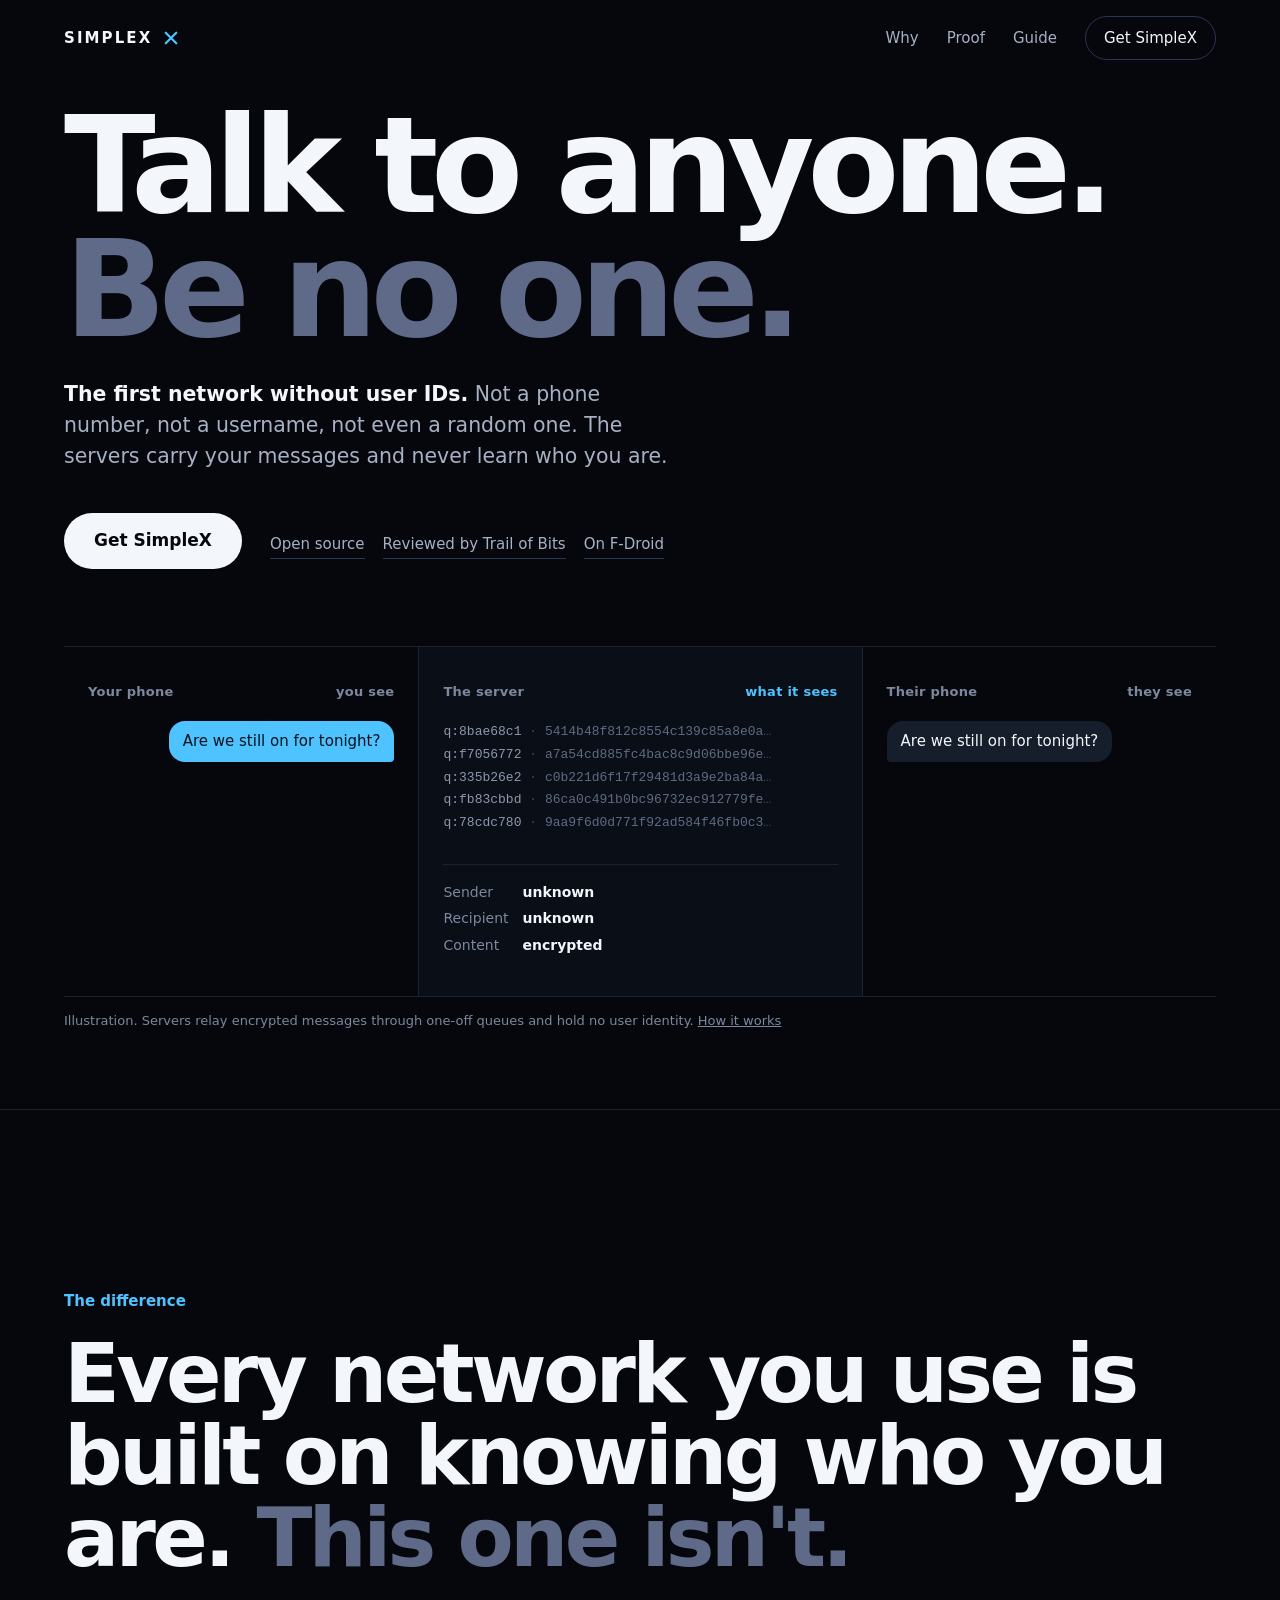
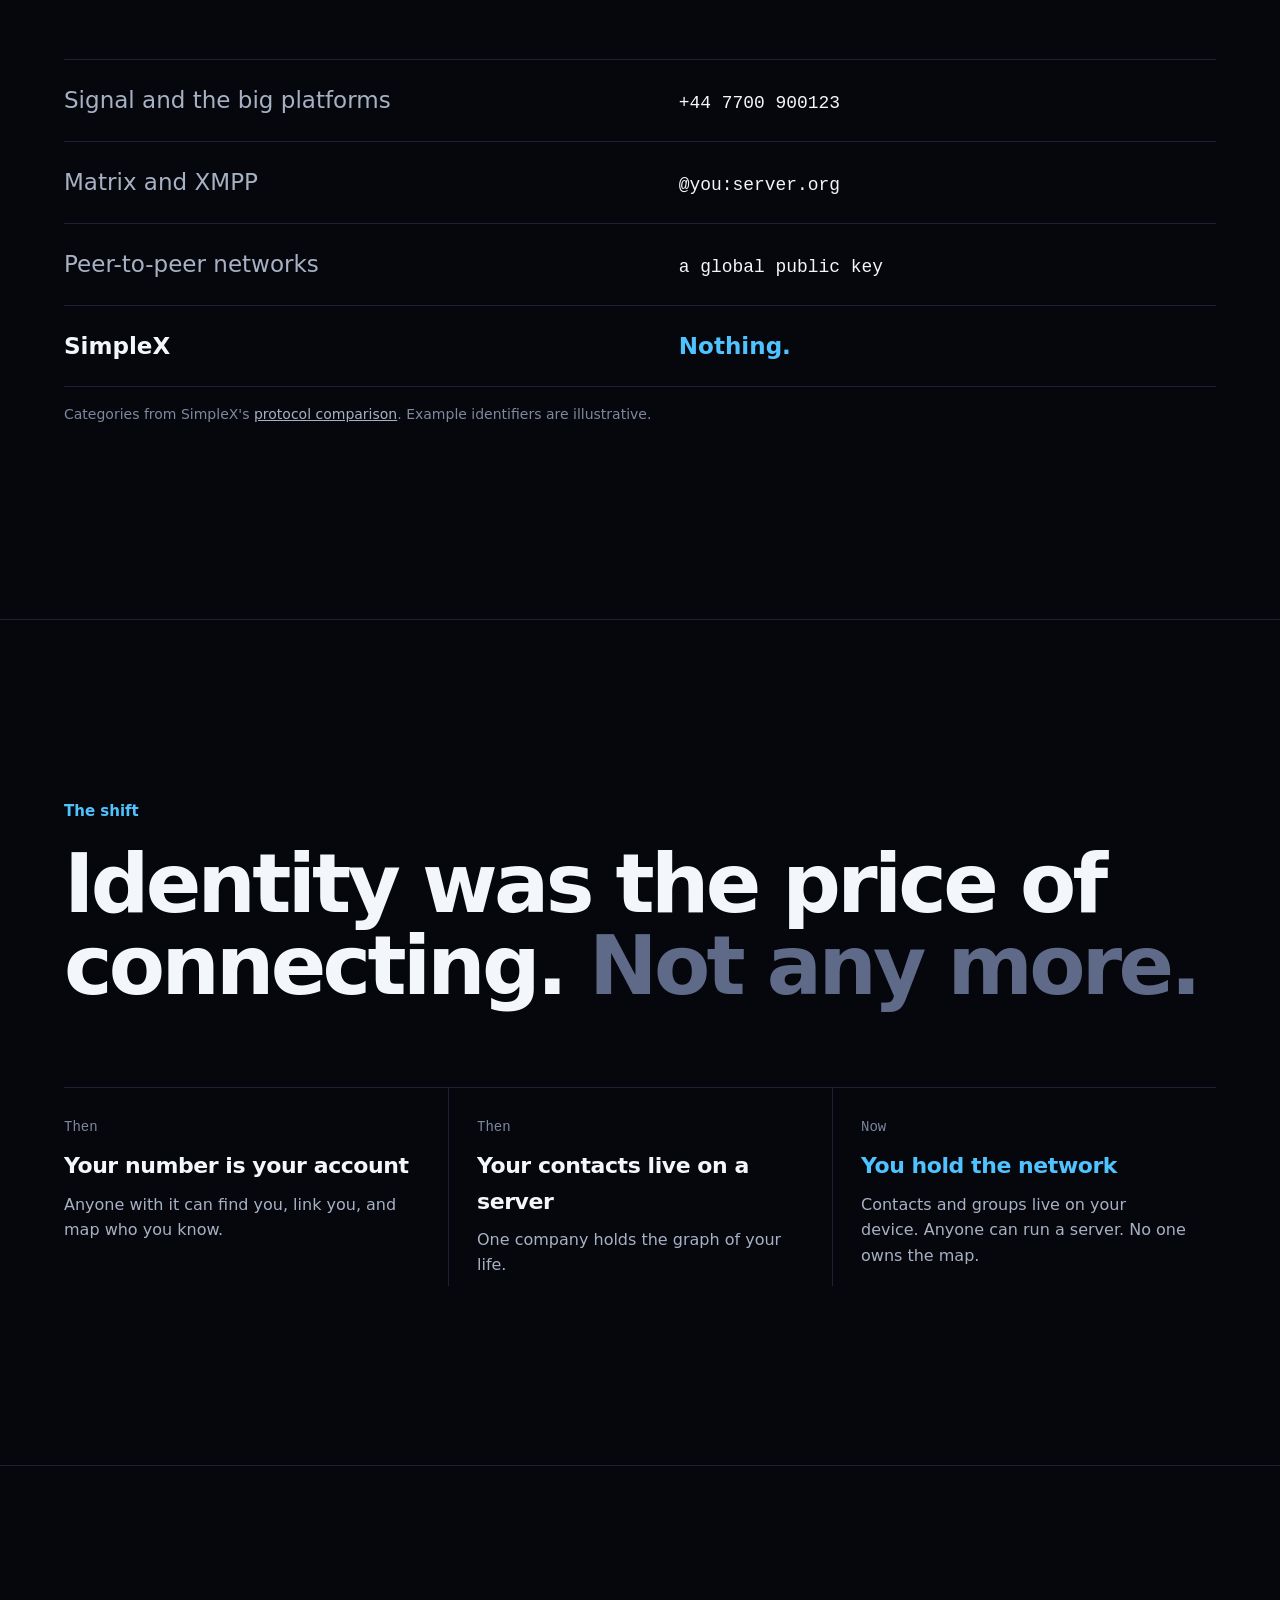
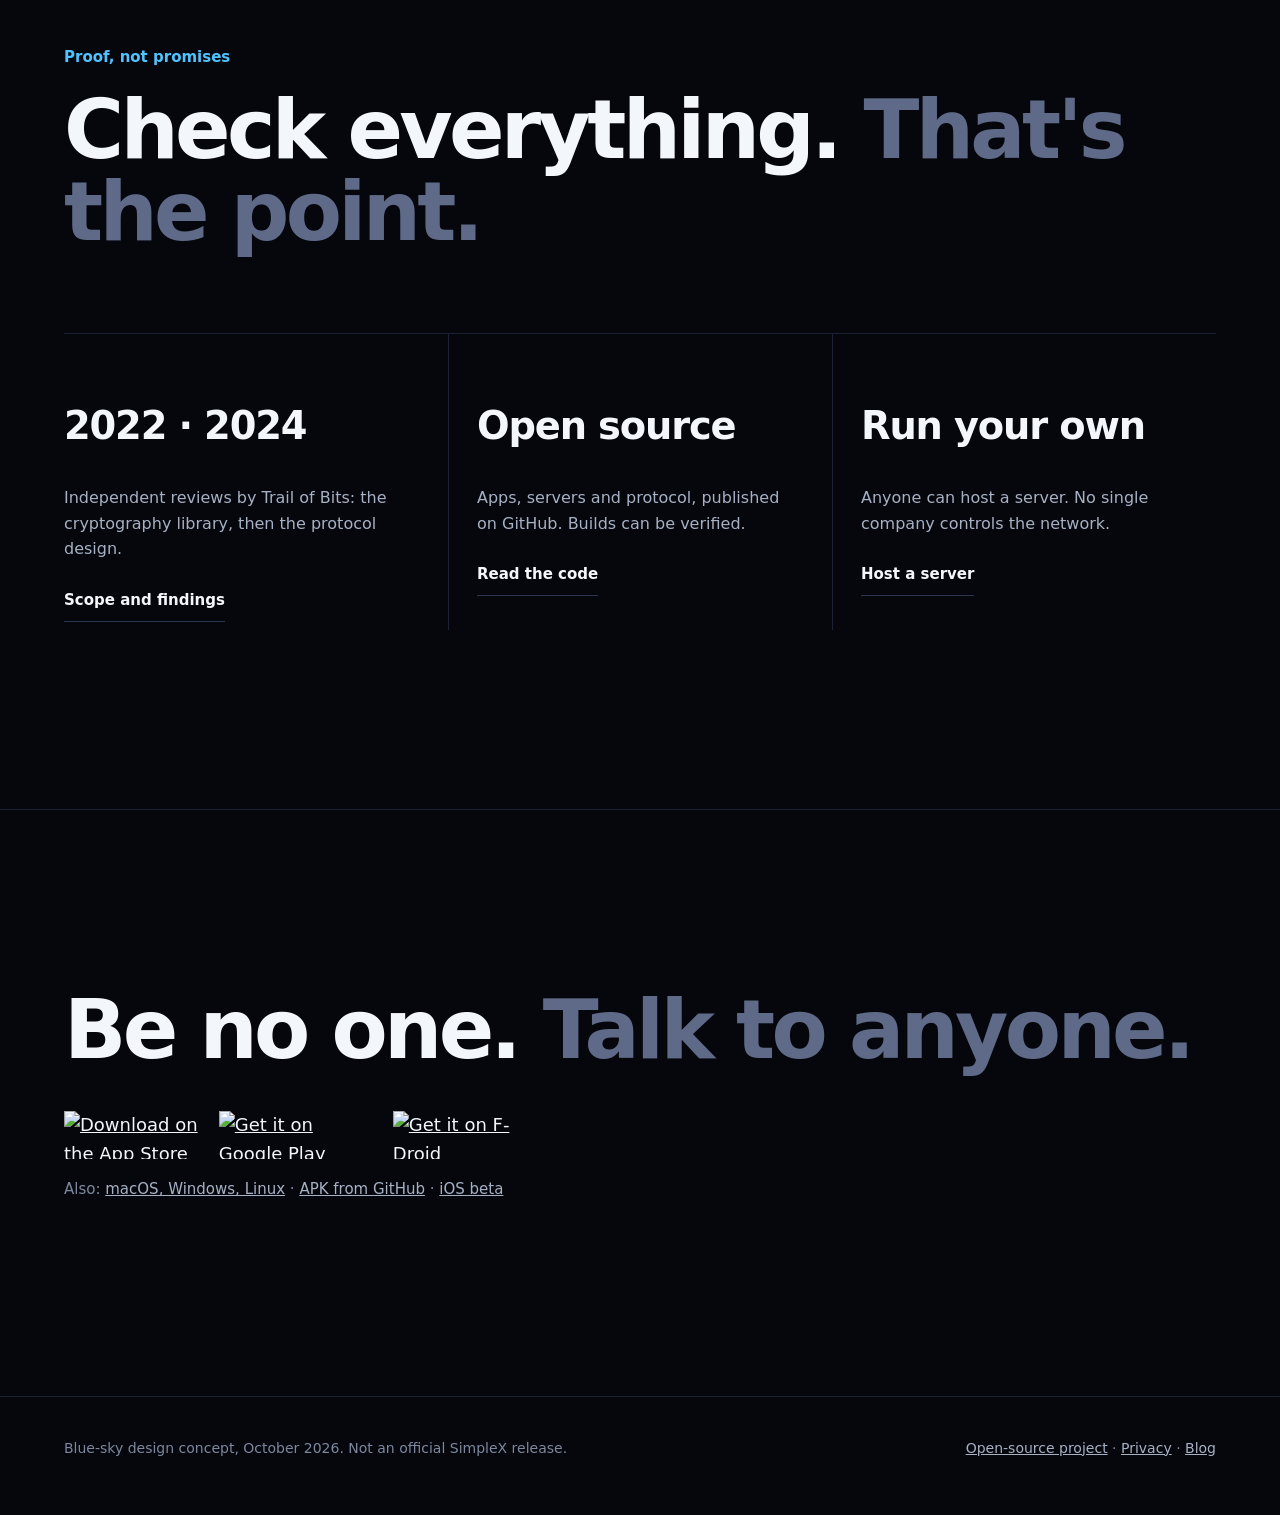
==== concepts/blue-sky/index.html @ 38f19b48 "Add blue-sky concept: "Talk to anyone. Be no one." with live server-view demo Co-Authored-By: Claude" ====
<!doctype html>
<html lang="en">
<head>
<meta charset="utf-8">
<meta name="viewport" content="width=device-width, initial-scale=1">
<title>SimpleX: talk to anyone, be no one</title>
<meta name="description" content="The first network without user IDs. Not a number, not a username, not even a random one. Blue-sky design concept, not the official site.">
<link rel="preload" href="../../assets/fonts/manrope-latin-wght-normal.woff2" as="font" type="font/woff2" crossorigin>
<script>document.documentElement.className+=" js"</script>
<style>
@font-face{font-family:"Manrope";font-weight:200 800;font-display:swap;src:url(../../assets/fonts/manrope-latin-wght-normal.woff2) format("woff2");unicode-range:U+0000-00FF,U+0131,U+0152-0153,U+02BB-02BC,U+02C6,U+02DA,U+02DC,U+2000-206F,U+20AC,U+2122,U+2212}
@font-face{font-family:"Manrope";font-weight:200 800;font-display:swap;src:url(../../assets/fonts/manrope-latin-ext-wght-normal.woff2) format("woff2");unicode-range:U+0100-02BA,U+1E00-1E9F,U+A720-A7FF}
@font-face{font-family:"Manrope";font-weight:200 800;font-display:swap;src:url(../../assets/fonts/manrope-cyrillic-wght-normal.woff2) format("woff2");unicode-range:U+0400-045F,U+0490-0491,U+04B0-04B1,U+2116}
:root{
  --bg:#05070C; --bg-2:#0A0E17; --line:#1A2233;
  --text:#F3F6FA; --soft:#A7B1C4; --faint:#7D889E;
  --accent:#4FC3FF; --accent-ink:#04121C;
  --font:"Manrope",system-ui,-apple-system,"Segoe UI",Roboto,"Noto Sans",sans-serif;
  --mono:ui-monospace,SFMono-Regular,Menlo,Consolas,"Liberation Mono",monospace;
  --gutter:clamp(20px,5vw,72px); --max:1240px;
}
*{box-sizing:border-box}
html{background:var(--bg)}
body{margin:0;background:var(--bg);color:var(--text);font-family:var(--font);font-size:18px;line-height:1.6;-webkit-font-smoothing:antialiased}
a{color:inherit}
:focus-visible{outline:2px solid var(--accent);outline-offset:4px;border-radius:6px}
.wrap{max-width:calc(var(--max) + 2*var(--gutter));margin:0 auto;padding:0 var(--gutter)}
.skip{position:absolute;left:-999px}.skip:focus{left:12px;top:12px;background:var(--text);color:var(--bg);padding:8px 12px;z-index:9}
.vh{position:absolute;width:1px;height:1px;overflow:hidden;clip:rect(0 0 0 0);white-space:nowrap}

/* Header: almost nothing */
header{position:absolute;inset:0 0 auto;z-index:5}
.bar{display:flex;align-items:center;justify-content:space-between;height:76px}
.mark{display:inline-flex;align-items:center;gap:10px;text-decoration:none;font-weight:700;letter-spacing:.14em;font-size:15px}
.mark svg{width:18px;height:18px;color:var(--accent)}
.bar nav{display:flex;gap:28px;align-items:center;font-size:15px}
.bar nav a{text-decoration:none;color:var(--soft);min-height:44px;display:inline-flex;align-items:center}
.bar nav a:hover{color:var(--text)}
.bar nav .get{color:var(--text);border:1px solid #2A3550;border-radius:999px;padding:0 18px}
.bar nav .get:hover{border-color:var(--text)}

/* HERO */
.hero{min-height:100svh;display:grid;align-content:center;padding:104px 0 64px}
.hero > .wrap{width:100%}
.hero h1{margin:0;font-weight:600;font-size:clamp(56px,10.5vw,156px);line-height:.92;letter-spacing:-0.055em}
.hero h1 .dim{color:var(--text);transition:color .8s}
.hero h1 .dim.pre{color:#5E6A88}
.hero .lede{margin:28px 0 0;max-width:30em;font-size:clamp(18px,1.6vw,22px);color:var(--soft);line-height:1.5}
.hero .lede b{color:var(--text);font-weight:600}
.cta{display:flex;flex-wrap:wrap;align-items:center;gap:14px 28px;margin-top:36px}
.btn{display:inline-flex;align-items:center;gap:10px;min-height:56px;padding:0 30px;border-radius:999px;background:var(--text);color:var(--bg);font-weight:700;text-decoration:none;font-size:17px;transition:transform .2s}
.btn:hover{transform:translateY(-1px)}
.btn:active{transform:none}
.proofline{display:flex;flex-wrap:wrap;gap:6px 18px;font-size:15px;color:var(--faint)}
.proofline a{color:var(--soft);text-decoration:none;border-bottom:1px solid #2A3550;padding:10px 0 2px}
.proofline a:hover{color:var(--text);border-color:var(--text)}

/* DEMO: what the server sees */
.demo{margin-top:clamp(48px,6vw,72px);display:grid;grid-template-columns:1fr 1.25fr 1fr;gap:0;align-items:stretch;border-top:1px solid var(--line);border-bottom:1px solid var(--line)}
.node{padding:22px 24px 26px;min-height:250px;display:flex;flex-direction:column}
.node + .node{border-left:1px solid var(--line)}
.label{font-size:13px;font-weight:600;letter-spacing:.02em;color:var(--faint);display:flex;justify-content:space-between;gap:12px;margin-bottom:18px}
.label .tag{color:var(--accent)}
.chat{display:flex;flex-direction:column;gap:8px}
.msg{max-width:88%;padding:10px 14px;border-radius:16px;font-size:15px;line-height:1.4;transition:opacity .4s,transform .4s}
.js .msg:not(.show){opacity:0;transform:translateY(6px)}
.msg.me{align-self:flex-end;background:var(--accent);color:var(--accent-ink);border-bottom-right-radius:4px}
.msg.them{align-self:flex-start;background:#161D2B;color:var(--text);border-bottom-left-radius:4px}
.server{background:var(--bg-2);position:relative;overflow:hidden}
.log{font-family:var(--mono);font-size:13px;line-height:1.75;color:#5F6B82;margin:0;padding:0;list-style:none;min-height:9.6em}
.log li{white-space:nowrap;overflow:hidden;text-overflow:clip;opacity:0;transition:opacity .4s}
.log li.show{opacity:1}
.log .k{color:#8D98AE}
.log .n{color:#38445C}
.sees{margin-top:18px;padding-top:16px;border-top:1px solid var(--line);font-size:14px;color:var(--soft);display:grid;grid-template-columns:auto 1fr;gap:4px 14px}
.sees dt{color:var(--faint)}
.sees dd{margin:0;color:var(--text);font-weight:600}
.pulse{position:absolute;top:0;left:-30%;width:30%;height:1px;background:linear-gradient(90deg,transparent,var(--accent),transparent);animation:sweep 3.2s linear infinite}
@keyframes sweep{to{left:100%}}
.caption{margin-top:14px;font-size:13px;color:var(--faint)}

/* SECTIONS */
section.s{padding:clamp(96px,14vw,180px) 0;border-top:1px solid var(--line)}
.kicker{font-size:15px;font-weight:600;color:var(--accent);margin:0 0 20px}
.big{margin:0;font-weight:600;font-size:clamp(40px,6.4vw,92px);line-height:1;letter-spacing:-0.045em;max-width:14em}
.big .dim{color:#5E6A88}
.body{margin:28px 0 0;color:var(--soft);font-size:clamp(18px,1.5vw,21px);max-width:34em}

/* ID ledger */
.ledger{margin-top:clamp(48px,7vw,80px);border-top:1px solid var(--line)}
.row{display:grid;grid-template-columns:1.1fr 1fr;gap:24px;padding:22px 0;border-bottom:1px solid var(--line);align-items:baseline}
.row .who{font-size:clamp(18px,1.8vw,24px);font-weight:500;color:var(--soft)}
.row .id{font-family:var(--mono);font-size:clamp(15px,1.4vw,18px);color:var(--text)}
.row.us .who{color:var(--text);font-weight:700}
.row.us .id{color:var(--accent);font-family:var(--font);font-weight:700;font-size:clamp(18px,1.8vw,24px)}
.src{margin-top:16px;font-size:14px;color:var(--faint)}
.src a{color:var(--soft)}

/* Shift */
.shift{display:grid;grid-template-columns:repeat(3,1fr);gap:0;margin-top:clamp(48px,7vw,80px);border-top:1px solid var(--line)}
.shift div{padding:28px 28px 8px 0}
.shift div + div{padding-left:28px;border-left:1px solid var(--line)}
.shift .era{font-family:var(--mono);font-size:14px;color:var(--faint)}
.shift h3{margin:10px 0 8px;font-size:22px;font-weight:600;letter-spacing:-0.02em}
.shift p{margin:0;color:var(--soft);font-size:16px}
.shift .now h3{color:var(--accent)}

/* Proof */
.facts{display:grid;grid-template-columns:repeat(3,1fr);margin-top:clamp(48px,7vw,80px);border-top:1px solid var(--line)}
.fact{padding:32px 28px 8px 0}
.fact + .fact{padding-left:28px;border-left:1px solid var(--line)}
.fact .v{font-size:clamp(28px,3vw,40px);font-weight:600;letter-spacing:-0.03em;line-height:1.1}
.fact .d{margin-top:10px;color:var(--soft);font-size:16px}
.fact a{display:inline-flex;min-height:44px;align-items:center;color:var(--text);font-size:15px;font-weight:600;text-decoration:none;border-bottom:1px solid #2A3550}
.fact a:hover{border-color:var(--text)}

/* Get */
.get-s{text-align:left}
.stores{list-style:none;display:flex;flex-wrap:wrap;gap:12px;margin:40px 0 0;padding:0}
.stores img{height:48px;width:auto;display:block}
.alt{margin-top:18px;font-size:15px;color:var(--faint)}
.alt a{color:var(--soft);white-space:nowrap}

footer{border-top:1px solid var(--line);padding:40px 0 56px;color:var(--faint);font-size:14px}
footer .wrap{display:flex;flex-wrap:wrap;justify-content:space-between;gap:16px}
footer a{color:var(--soft)}

@media (max-width:860px){
  .bar nav a:not(.get){display:none}
  .demo{grid-template-columns:1fr}
  .node + .node{border-left:0;border-top:1px solid var(--line)}
  .node{min-height:0}
  .shift,.facts{grid-template-columns:1fr}
  .shift div + div,.fact + .fact{padding-left:0;border-left:0;border-top:1px solid var(--line)}
  .row{grid-template-columns:1fr;gap:4px}
}
@media (prefers-reduced-motion:reduce){
  .pulse{animation:none;display:none}
  .msg,.log li{transition:none}
}
</style>
</head>
<body>
<a class="skip" href="#main">Skip to content</a>
<header>
  <div class="wrap bar">
    <a class="mark" href="#top" aria-label="SimpleX home"><span>SIMPLEX</span><svg viewBox="0 0 24 24" aria-hidden="true"><path d="M5 5l14 14M19 5L5 19" stroke="currentColor" stroke-width="3" stroke-linecap="round"/></svg></a>
    <nav aria-label="Primary">
      <a href="#ids">Why</a>
      <a href="#proof">Proof</a>
      <a href="https://simplex.chat/docs/guide/readme.html">Guide</a>
      <a class="get" href="#get">Get SimpleX</a>
    </nav>
  </div>
</header>

<main id="main">
<section class="hero" id="top" aria-labelledby="h">
  <div class="wrap">
    <h1 id="h">Talk to anyone.<br><span class="dim" id="beno">Be no one.</span></h1>
    <p class="lede"><b>The first network without user IDs.</b> Not a phone number, not a username, not even a random one. The servers carry your messages and never learn who you are.</p>
    <div class="cta">
      <a class="btn" href="#get">Get SimpleX</a>
      <p class="proofline"><a href="https://github.com/simplex-chat">Open source</a><a href="#proof">Reviewed by Trail of Bits</a><a href="https://simplex.chat/fdroid">On F-Droid</a></p>
    </div>

    <div class="demo" role="group" aria-labelledby="demo-h">
      <h2 id="demo-h" class="vh">One conversation, three views</h2>
      <div class="node">
        <p class="label"><span>Your phone</span><span>you see</span></p>
        <div class="chat" id="chat-a" aria-live="off">
          <div class="msg me">Are we still on for tonight?</div>
          <div class="msg them">Yes. 8pm, same place.</div>
          <div class="msg me">See you there.</div>
        </div>
      </div>
      <div class="node server">
        <span class="pulse" aria-hidden="true"></span>
        <p class="label"><span>The server</span><span class="tag">what it sees</span></p>
        <ul class="log" id="log" aria-hidden="true"></ul>
        <dl class="sees">
          <dt>Sender</dt><dd>unknown</dd>
          <dt>Recipient</dt><dd>unknown</dd>
          <dt>Content</dt><dd>encrypted</dd>
        </dl>
      </div>
      <div class="node">
        <p class="label"><span>Their phone</span><span>they see</span></p>
        <div class="chat" id="chat-b">
          <div class="msg them">Are we still on for tonight?</div>
          <div class="msg me">Yes. 8pm, same place.</div>
          <div class="msg them">See you there.</div>
        </div>
      </div>
    </div>
    <p class="caption">Illustration. Servers relay encrypted messages through one-off queues and hold no user identity. <a href="https://github.com/simplex-chat/simplexmq/blob/stable/protocol/overview-tjr.md">How it works</a></p>
  </div>
</section>

<section class="s" id="ids" aria-labelledby="ids-h">
  <div class="wrap">
    <p class="kicker">The difference</p>
    <h2 class="big" id="ids-h">Every network you use is built on knowing who you are. <span class="dim">This one isn't.</span></h2>
    <div class="ledger" role="table" aria-label="What identifies you on each kind of network">
      <div class="row" role="row"><span class="who" role="rowheader">Signal and the big platforms</span><span class="id" role="cell">+44 7700 900123</span></div>
      <div class="row" role="row"><span class="who" role="rowheader">Matrix and XMPP</span><span class="id" role="cell">@you:server.org</span></div>
      <div class="row" role="row"><span class="who" role="rowheader">Peer-to-peer networks</span><span class="id" role="cell">a global public key</span></div>
      <div class="row us" role="row"><span class="who" role="rowheader">SimpleX</span><span class="id" role="cell">Nothing.</span></div>
    </div>
    <p class="src">Categories from SimpleX's <a href="https://simplex.chat/docs/simplex.html">protocol comparison</a>. Example identifiers are illustrative.</p>
  </div>
</section>

<section class="s" aria-labelledby="shift-h">
  <div class="wrap">
    <p class="kicker">The shift</p>
    <h2 class="big" id="shift-h">Identity was the price of connecting. <span class="dim">Not any more.</span></h2>
    <div class="shift">
      <div><p class="era">Then</p><h3>Your number is your account</h3><p>Anyone with it can find you, link you, and map who you know.</p></div>
      <div><p class="era">Then</p><h3>Your contacts live on a server</h3><p>One company holds the graph of your life.</p></div>
      <div class="now"><p class="era">Now</p><h3>You hold the network</h3><p>Contacts and groups live on your device. Anyone can run a server. No one owns the map.</p></div>
    </div>
  </div>
</section>

<section class="s" id="proof" aria-labelledby="proof-h">
  <div class="wrap">
    <p class="kicker">Proof, not promises</p>
    <h2 class="big" id="proof-h">Check everything. <span class="dim">That's the point.</span></h2>
    <div class="facts">
      <div class="fact"><p class="v">2022 · 2024</p><p class="d">Independent reviews by Trail of Bits: the cryptography library, then the protocol design.</p><a href="https://simplex.chat/security/">Scope and findings</a></div>
      <div class="fact"><p class="v">Open source</p><p class="d">Apps, servers and protocol, published on GitHub. Builds can be verified.</p><a href="https://github.com/simplex-chat">Read the code</a></div>
      <div class="fact"><p class="v">Run your own</p><p class="d">Anyone can host a server. No single company controls the network.</p><a href="https://simplex.chat/docs/server.html">Host a server</a></div>
    </div>
  </div>
</section>

<section class="s get-s" id="get" aria-labelledby="get-h">
  <div class="wrap">
    <h2 class="big" id="get-h">Be no one. <span class="dim">Talk to anyone.</span></h2>
    <ul class="stores" aria-label="Get the app">
      <li><a href="https://apps.apple.com/us/app/simplex-chat/id1605771084"><img src="../../assets/badge-app-store.svg" width="119" height="40" alt="Download on the App Store"></a></li>
      <li><a href="https://play.google.com/store/apps/details?id=chat.simplex.app"><img src="../../assets/badge-google-play.svg" width="135" height="40" alt="Get it on Google Play"></a></li>
      <li><a href="https://simplex.chat/fdroid"><img src="../../assets/badge-f-droid.svg" width="137" height="40" alt="Get it on F-Droid"></a></li>
    </ul>
    <p class="alt">Also: <a href="https://simplex.chat/downloads/">macOS, Windows, Linux</a> · <a href="https://github.com/simplex-chat/simplex-chat/releases/latest/download/simplex-aarch64.apk">APK from GitHub</a> · <a href="https://testflight.apple.com/join/DWuT2LQu">iOS beta</a></p>
  </div>
</section>
</main>

<footer>
  <div class="wrap">
    <span>Blue-sky design concept, October 2026. Not an official SimpleX release.</span>
    <span><a href="https://github.com/simplex-chat">Open-source project</a> · <a href="https://simplex.chat/privacy/">Privacy</a> · <a href="https://simplex.chat/blog/">Blog</a></span>
  </div>
</footer>

<script>
(function(){
  var reduce = window.matchMedia('(prefers-reduced-motion: reduce)').matches;
  var log = document.getElementById('log');
  var a = document.querySelectorAll('#chat-a .msg'), b = document.querySelectorAll('#chat-b .msg');
  var hex = '0123456789abcdef';
  function rnd(n){var s='';for(var i=0;i<n;i++)s+=hex[Math.random()*16|0];return s;}
  function line(){
    var li=document.createElement('li');
    li.innerHTML='<span class="k">q:'+rnd(8)+'</span> <span class="n">·</span> '+rnd(28)+'<span class="n">…</span>';
    log.appendChild(li);
    while(log.children.length>7) log.removeChild(log.firstChild);
    requestAnimationFrame(function(){li.classList.add('show');});
  }
  if(reduce){
    for(var i=0;i<6;i++){line();}
    [].forEach.call(log.children,function(l){l.classList.add('show');});
    [].forEach.call(a,function(m){m.classList.add('show');});
    [].forEach.call(b,function(m){m.classList.add('show');});
    return;
  }
  var be=document.getElementById('beno'); be.classList.add('pre');
  for(var i=0;i<3;i++) line();
  var step=0;
  function tick(){
    if(step<3){
      a[step].classList.add('show');
      setTimeout(line,350); setTimeout(line,700);
      (function(s){setTimeout(function(){b[s].classList.add('show');},1100);})(step);
      step++;
      setTimeout(tick,2000);
    } else {
      be.classList.remove('pre');
      setInterval(line,1400);
    }
  }
  setTimeout(tick,700);
})();
</script>
</body>
</html>
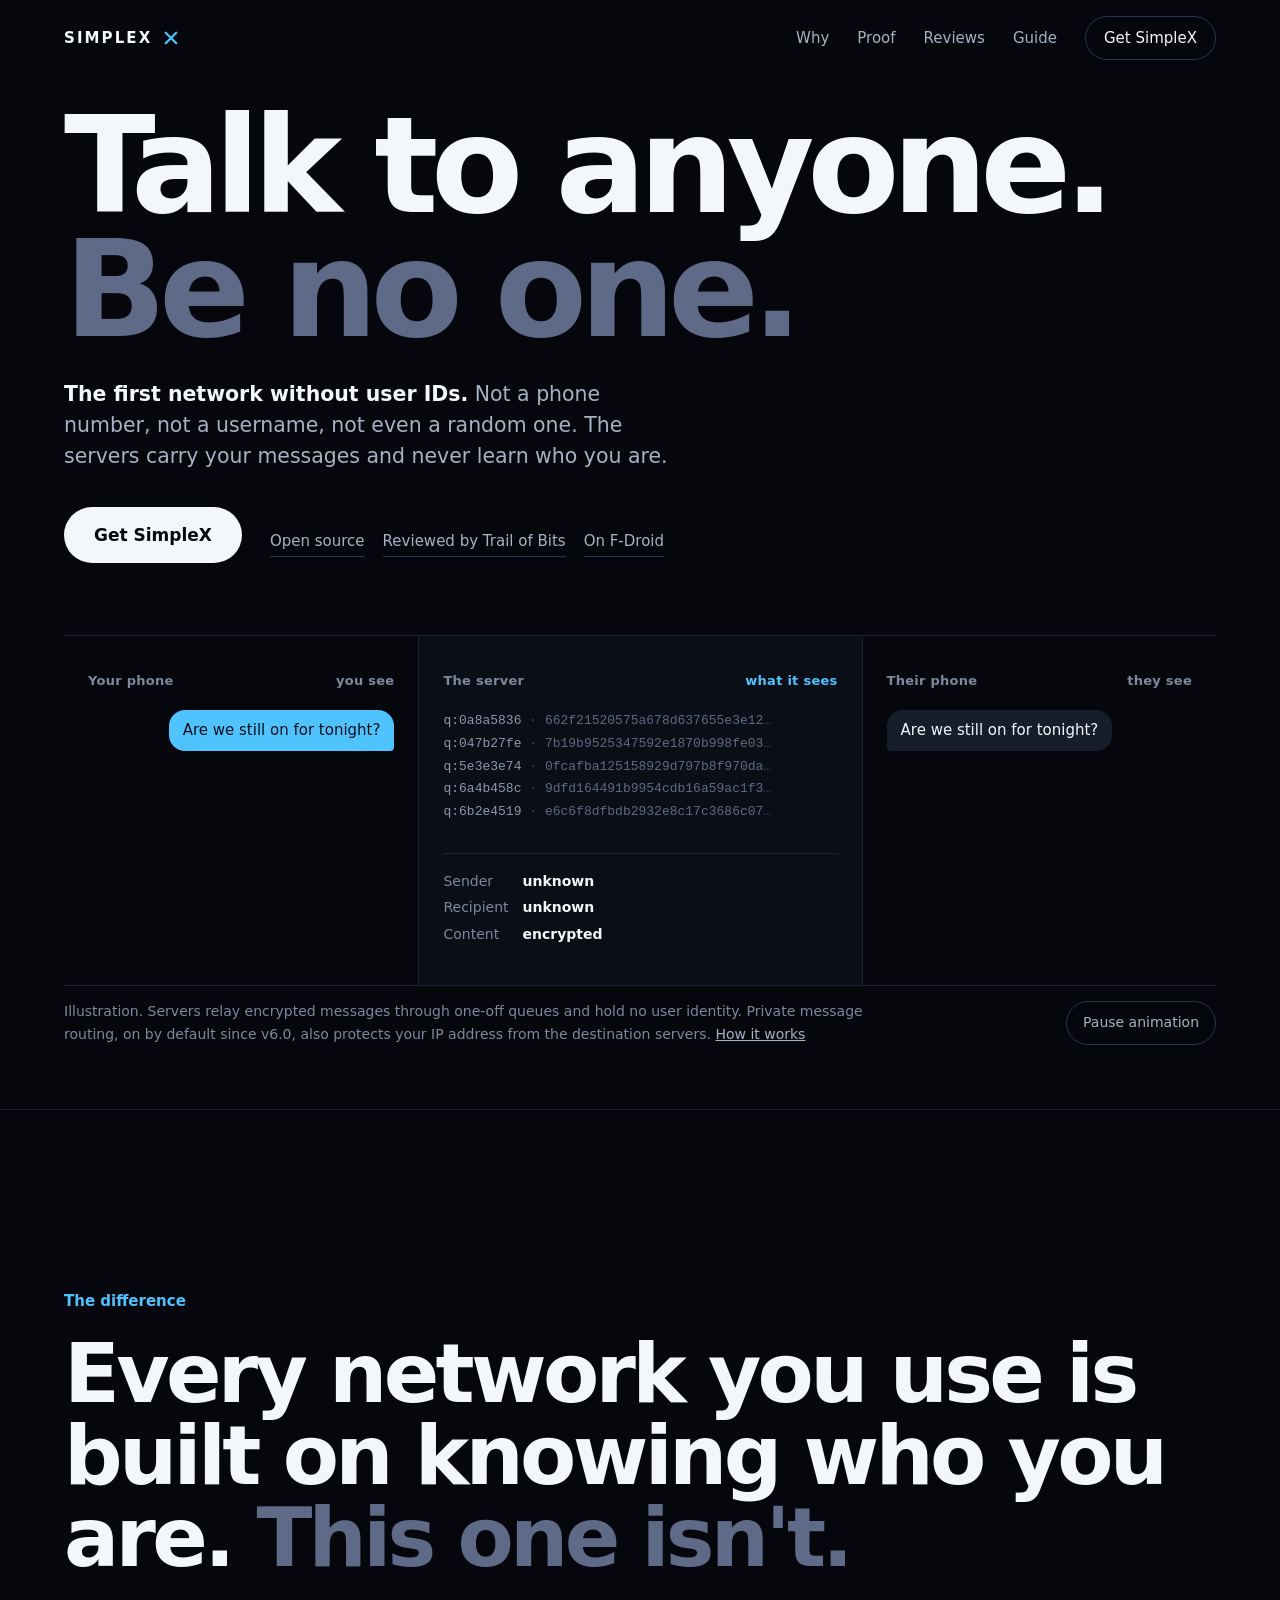
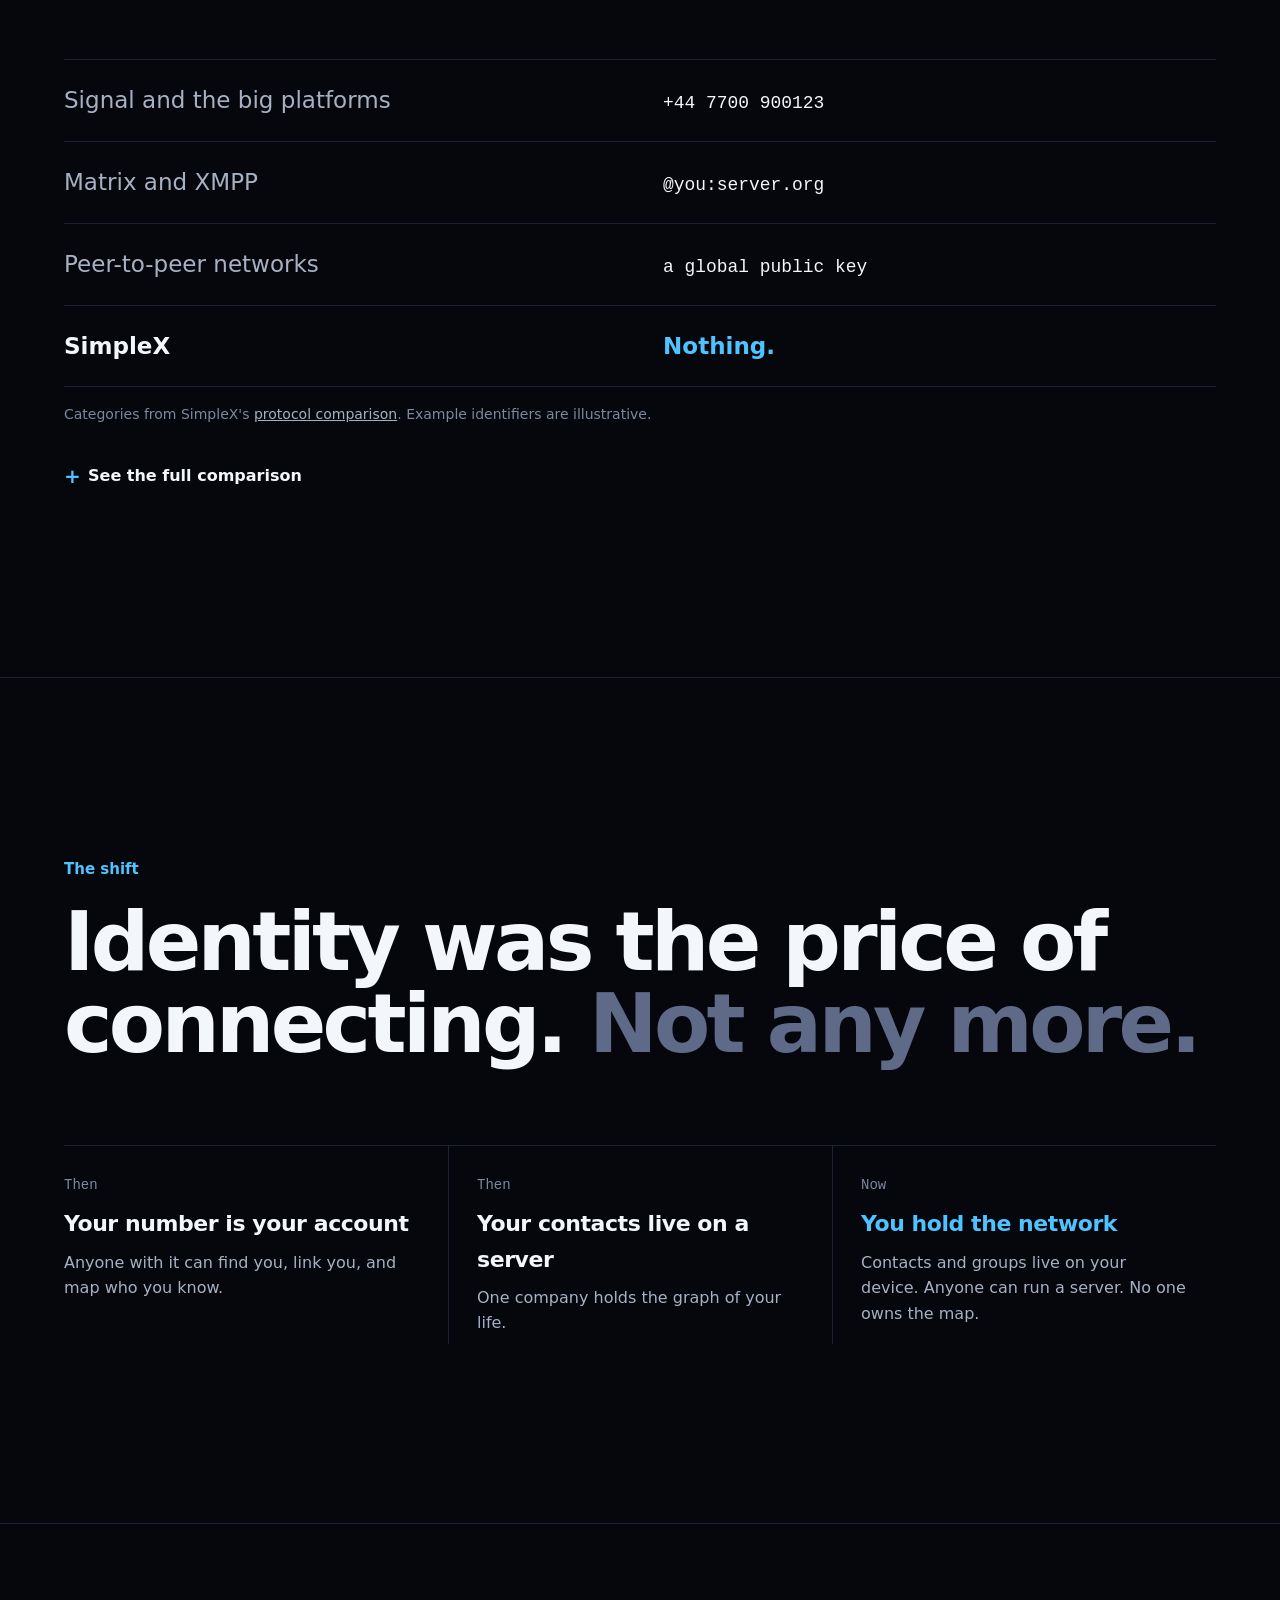
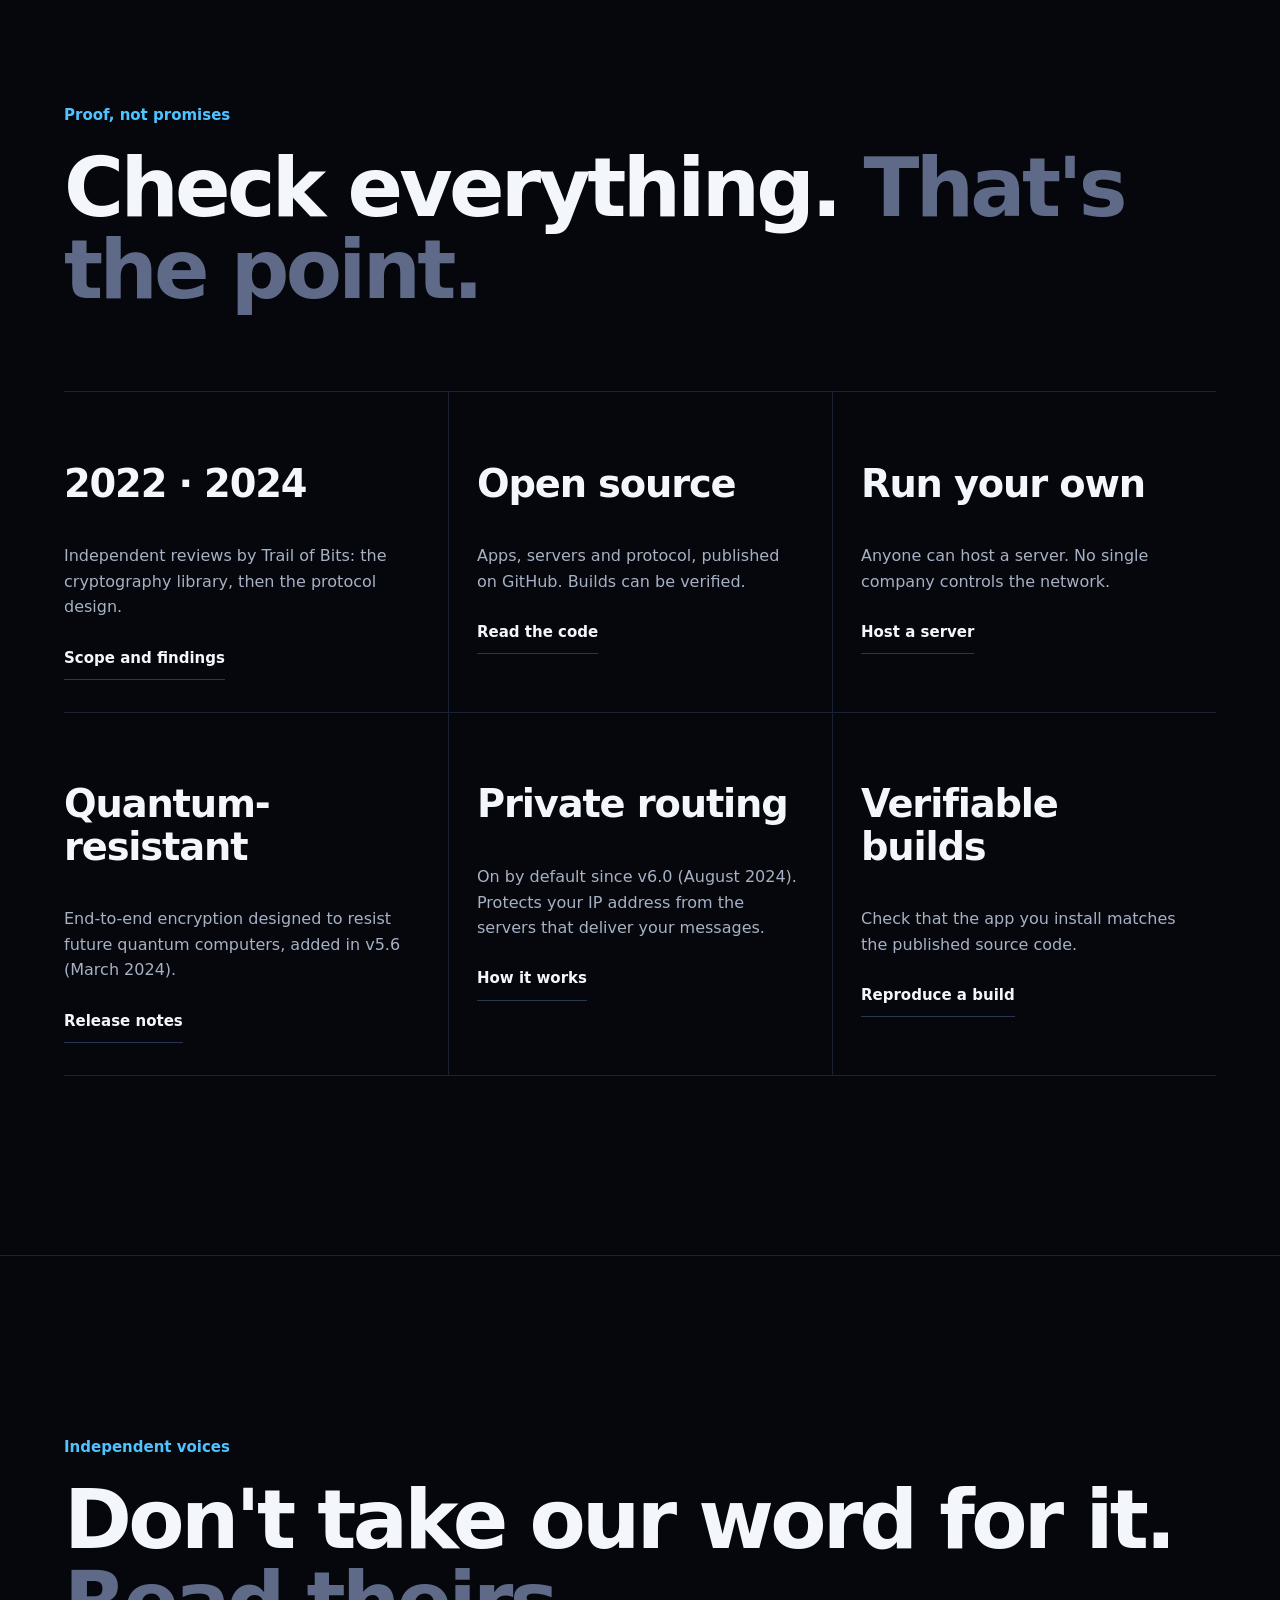
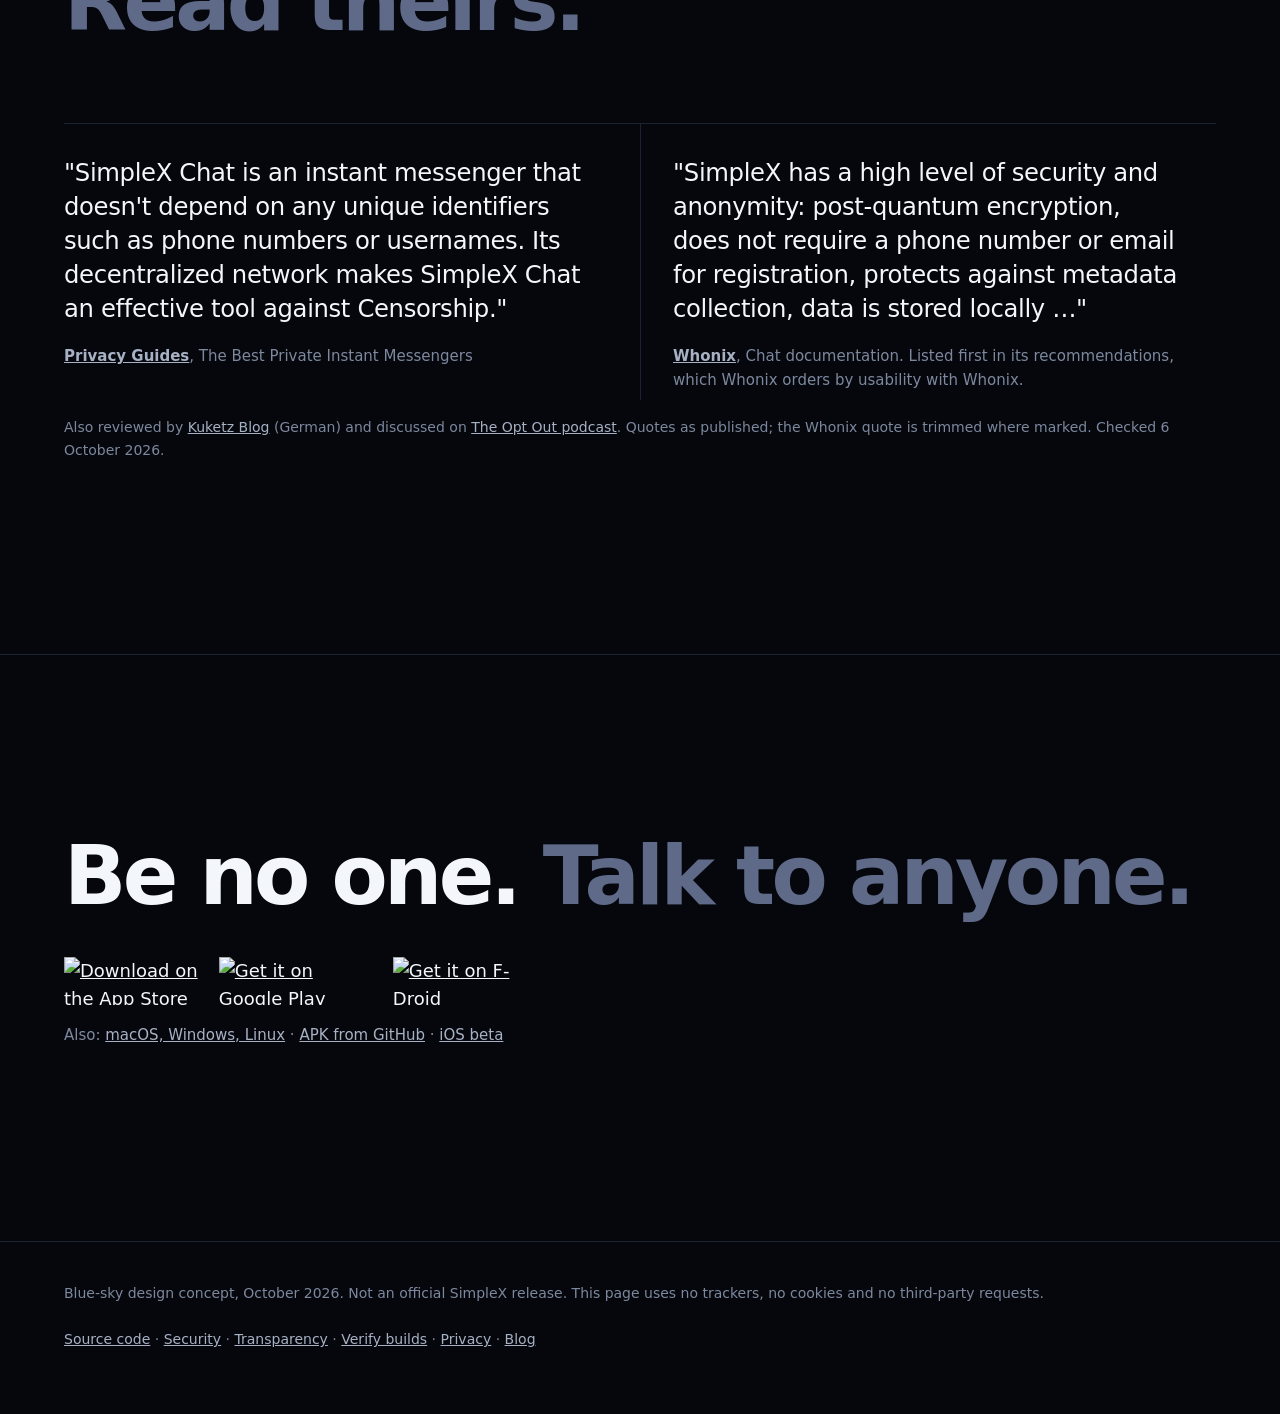
==== commit dd69fece: "Blue-sky: accessibility basics and sourced evidence (comparison, PQ, private routing, builds, Privac" ====
--- a/concepts/blue-sky/index.html
+++ b/concepts/blue-sky/index.html
@@ -5,6 +5,11 @@
 <meta name="viewport" content="width=device-width, initial-scale=1">
 <title>SimpleX: talk to anyone, be no one</title>
 <meta name="description" content="The first network without user IDs. Not a number, not a username, not even a random one. Blue-sky design concept, not the official site.">
+<meta name="theme-color" content="#05070C">
+<meta property="og:type" content="website">
+<meta property="og:title" content="SimpleX: talk to anyone, be no one">
+<meta property="og:description" content="The first network without user IDs. Not a number, not a username, not even a random one.">
+<link rel="icon" href="data:image/svg+xml,%3Csvg xmlns='http://www.w3.org/2000/svg' viewBox='0 0 24 24'%3E%3Crect width='24' height='24' rx='6' fill='%2305070C'/%3E%3Cpath d='M7 7l10 10M17 7L7 17' stroke='%234FC3FF' stroke-width='2.6' stroke-linecap='round'/%3E%3C/svg%3E">
 <link rel="preload" href="../../assets/fonts/manrope-latin-wght-normal.woff2" as="font" type="font/woff2" crossorigin>
 <script>document.documentElement.className+=" js"</script>
 <style>
@@ -31,7 +36,7 @@
 /* Header: almost nothing */
 header{position:absolute;inset:0 0 auto;z-index:5}
 .bar{display:flex;align-items:center;justify-content:space-between;height:76px}
-.mark{display:inline-flex;align-items:center;gap:10px;text-decoration:none;font-weight:700;letter-spacing:.14em;font-size:15px}
+.mark{display:inline-flex;align-items:center;min-height:44px;gap:10px;text-decoration:none;font-weight:700;letter-spacing:.14em;font-size:15px}
 .mark svg{width:18px;height:18px;color:var(--accent)}
 .bar nav{display:flex;gap:28px;align-items:center;font-size:15px}
 .bar nav a{text-decoration:none;color:var(--soft);min-height:44px;display:inline-flex;align-items:center}
@@ -52,8 +57,10 @@
 .btn:hover{transform:translateY(-1px)}
 .btn:active{transform:none}
 .proofline{display:flex;flex-wrap:wrap;gap:6px 18px;font-size:15px;color:var(--faint)}
-.proofline a{color:var(--soft);text-decoration:none;border-bottom:1px solid #2A3550;padding:10px 0 2px}
-.proofline a:hover{color:var(--text);border-color:var(--text)}
+.proofline{margin:0}
+.proofline a{color:var(--soft);text-decoration:none;display:inline-flex;align-items:flex-end;min-height:44px;padding-bottom:4px;background:linear-gradient(#2A3550,#2A3550) left bottom/100% 1px no-repeat}
+.proofline a:hover{background-image:linear-gradient(var(--text),var(--text))}
+.proofline a:hover{color:var(--text)}
 
 /* DEMO: what the server sees */
 .demo{margin-top:clamp(48px,6vw,72px);display:grid;grid-template-columns:1fr 1.25fr 1fr;gap:0;align-items:stretch;border-top:1px solid var(--line);border-bottom:1px solid var(--line)}
@@ -77,7 +84,12 @@
 .sees dd{margin:0;color:var(--text);font-weight:600}
 .pulse{position:absolute;top:0;left:-30%;width:30%;height:1px;background:linear-gradient(90deg,transparent,var(--accent),transparent);animation:sweep 3.2s linear infinite}
 @keyframes sweep{to{left:100%}}
-.caption{margin-top:14px;font-size:13px;color:var(--faint)}
+.caption{margin-top:14px;font-size:14px;color:var(--faint);display:flex;flex-wrap:wrap;gap:4px 16px;align-items:center;justify-content:space-between}
+.caption p{margin:0;max-width:60em}
+.caption a{color:var(--soft)}
+.pause{font:inherit;font-size:14px;color:var(--soft);background:none;border:1px solid #2A3550;border-radius:999px;padding:0 16px;min-height:44px;cursor:pointer}
+.pause:hover{color:var(--text);border-color:var(--text)}
+.paused .pulse{animation-play-state:paused}
 
 /* SECTIONS */
 section.s{padding:clamp(96px,14vw,180px) 0;border-top:1px solid var(--line)}
@@ -88,7 +100,9 @@
 
 /* ID ledger */
 .ledger{margin-top:clamp(48px,7vw,80px);border-top:1px solid var(--line)}
-.row{display:grid;grid-template-columns:1.1fr 1fr;gap:24px;padding:22px 0;border-bottom:1px solid var(--line);align-items:baseline}
+.ledger{width:100%;border-collapse:collapse}
+.ledger th,.ledger td{text-align:left;padding:22px 24px 22px 0;border-bottom:1px solid var(--line);vertical-align:baseline;font-weight:inherit}
+.ledger th{width:52%}
 .row .who{font-size:clamp(18px,1.8vw,24px);font-weight:500;color:var(--soft)}
 .row .id{font-family:var(--mono);font-size:clamp(15px,1.4vw,18px);color:var(--text)}
 .row.us .who{color:var(--text);font-weight:700}
@@ -107,12 +121,37 @@
 
 /* Proof */
 .facts{display:grid;grid-template-columns:repeat(3,1fr);margin-top:clamp(48px,7vw,80px);border-top:1px solid var(--line)}
-.fact{padding:32px 28px 8px 0}
-.fact + .fact{padding-left:28px;border-left:1px solid var(--line)}
+.fact{padding:32px 28px 32px 28px;border-bottom:1px solid var(--line)}
+.fact:nth-child(3n+1){padding-left:0}
+.fact:not(:nth-child(3n+1)){border-left:1px solid var(--line)}
 .fact .v{font-size:clamp(28px,3vw,40px);font-weight:600;letter-spacing:-0.03em;line-height:1.1}
 .fact .d{margin-top:10px;color:var(--soft);font-size:16px}
 .fact a{display:inline-flex;min-height:44px;align-items:center;color:var(--text);font-size:15px;font-weight:600;text-decoration:none;border-bottom:1px solid #2A3550}
 .fact a:hover{border-color:var(--text)}
+
+/* Quotes */
+.quotes{display:grid;grid-template-columns:1fr 1fr;margin-top:clamp(48px,7vw,80px);border-top:1px solid var(--line)}
+.quotes figure{margin:0;padding:32px 32px 8px 0}
+.quotes figure + figure{padding-left:32px;border-left:1px solid var(--line)}
+.quotes blockquote{margin:0}
+.quotes blockquote p{margin:0;font-size:clamp(20px,1.9vw,26px);line-height:1.4;letter-spacing:-0.015em;color:var(--text)}
+.quotes figcaption{margin-top:18px;font-size:15px;color:var(--faint)}
+.quotes figcaption a{color:var(--soft);font-weight:600}
+
+/* Full comparison */
+.more{margin-top:28px}
+.more summary{cursor:pointer;display:inline-flex;align-items:center;min-height:44px;color:var(--text);font-weight:600;font-size:16px}
+.more summary{list-style:none;gap:10px}
+.more summary::-webkit-details-marker{display:none}
+.more summary::before{content:"+";color:var(--accent);font-size:20px;line-height:1;width:14px}
+.more[open] summary::before{content:"\2212"}
+.scroll{overflow-x:auto;margin-top:16px}
+.matrix{width:100%;min-width:640px;border-collapse:collapse;font-size:15px}
+.matrix caption{text-align:left;color:var(--faint);font-size:14px;padding-bottom:12px}
+.matrix th,.matrix td{text-align:left;padding:14px 16px 14px 0;border-bottom:1px solid var(--line);vertical-align:top;color:var(--soft);font-weight:400}
+.matrix thead th{color:var(--faint);font-size:13px;font-weight:600}
+.matrix tbody th{color:var(--text)}
+.matrix .good{color:var(--accent);font-weight:700}
 
 /* Get */
 .get-s{text-align:left}
@@ -123,7 +162,7 @@
 
 footer{border-top:1px solid var(--line);padding:40px 0 56px;color:var(--faint);font-size:14px}
 footer .wrap{display:flex;flex-wrap:wrap;justify-content:space-between;gap:16px}
-footer a{color:var(--soft)}
+footer a{color:var(--soft);display:inline-block;padding:8px 0}
 
 @media (max-width:860px){
   .bar nav a:not(.get){display:none}
@@ -131,8 +170,13 @@
   .node + .node{border-left:0;border-top:1px solid var(--line)}
   .node{min-height:0}
   .shift,.facts{grid-template-columns:1fr}
-  .shift div + div,.fact + .fact{padding-left:0;border-left:0;border-top:1px solid var(--line)}
-  .row{grid-template-columns:1fr;gap:4px}
+  .shift div + div{padding-left:0;border-left:0;border-top:1px solid var(--line)}
+  .fact{padding-left:0!important;border-left:0!important}
+  .quotes{grid-template-columns:1fr}
+  .quotes figure + figure{padding-left:0;border-left:0;border-top:1px solid var(--line)}
+  .ledger th,.ledger td{display:block;width:auto;padding:0}
+  .ledger tr{display:block;padding:18px 0;border-bottom:1px solid var(--line)}
+  .ledger th,.ledger td{border-bottom:0}
 }
 @media (prefers-reduced-motion:reduce){
   .pulse{animation:none;display:none}
@@ -148,6 +192,7 @@
     <nav aria-label="Primary">
       <a href="#ids">Why</a>
       <a href="#proof">Proof</a>
+      <a href="#voices">Reviews</a>
       <a href="https://simplex.chat/docs/guide/readme.html">Guide</a>
       <a class="get" href="#get">Get SimpleX</a>
     </nav>
@@ -193,7 +238,10 @@
         </div>
       </div>
     </div>
-    <p class="caption">Illustration. Servers relay encrypted messages through one-off queues and hold no user identity. <a href="https://github.com/simplex-chat/simplexmq/blob/stable/protocol/overview-tjr.md">How it works</a></p>
+    <div class="caption">
+      <p>Illustration. Servers relay encrypted messages through one-off queues and hold no user identity. Private message routing, on by default since v6.0, also protects your IP address from the destination servers. <a href="https://github.com/simplex-chat/simplexmq/blob/stable/protocol/overview-tjr.md">How it works</a></p>
+      <button class="pause" id="pause" type="button" hidden>Pause animation</button>
+    </div>
   </div>
 </section>
 
@@ -201,13 +249,33 @@
   <div class="wrap">
     <p class="kicker">The difference</p>
     <h2 class="big" id="ids-h">Every network you use is built on knowing who you are. <span class="dim">This one isn't.</span></h2>
-    <div class="ledger" role="table" aria-label="What identifies you on each kind of network">
-      <div class="row" role="row"><span class="who" role="rowheader">Signal and the big platforms</span><span class="id" role="cell">+44 7700 900123</span></div>
-      <div class="row" role="row"><span class="who" role="rowheader">Matrix and XMPP</span><span class="id" role="cell">@you:server.org</span></div>
-      <div class="row" role="row"><span class="who" role="rowheader">Peer-to-peer networks</span><span class="id" role="cell">a global public key</span></div>
-      <div class="row us" role="row"><span class="who" role="rowheader">SimpleX</span><span class="id" role="cell">Nothing.</span></div>
-    </div>
+    <table class="ledger">
+      <caption class="vh">What identifies you on each kind of network</caption>
+      <tbody>
+        <tr class="row"><th scope="row" class="who">Signal and the big platforms</th><td class="id">+44 7700 900123</td></tr>
+        <tr class="row"><th scope="row" class="who">Matrix and XMPP</th><td class="id">@you:server.org</td></tr>
+        <tr class="row"><th scope="row" class="who">Peer-to-peer networks</th><td class="id">a global public key</td></tr>
+        <tr class="row us"><th scope="row" class="who">SimpleX</th><td class="id">Nothing.</td></tr>
+      </tbody>
+    </table>
     <p class="src">Categories from SimpleX's <a href="https://simplex.chat/docs/simplex.html">protocol comparison</a>. Example identifiers are illustrative.</p>
+    <details class="more">
+      <summary>See the full comparison</summary>
+      <div class="scroll">
+      <table class="matrix">
+        <caption>SimpleX's own comparison. A "Yes" is a weakness.</caption>
+        <thead><tr><th scope="col">Property</th><th scope="col">SimpleX</th><th scope="col">Signal, big platforms</th><th scope="col">XMPP, Matrix</th><th scope="col">P2P protocols</th></tr></thead>
+        <tbody>
+          <tr><th scope="row">Requires user identifiers</th><td class="good">No</td><td>Yes</td><td>Yes</td><td>Yes</td></tr>
+          <tr><th scope="row">Possibility of man-in-the-middle</th><td class="good">No</td><td>Yes, if the operator's servers are compromised</td><td>Yes</td><td>Yes</td></tr>
+          <tr><th scope="row">Depends on DNS</th><td class="good">No</td><td>Yes</td><td>Yes</td><td>No</td></tr>
+          <tr><th scope="row">Single operator or network</th><td class="good">No</td><td>Yes</td><td>No</td><td>Yes</td></tr>
+          <tr><th scope="row">Central component or network-wide attack</th><td class="good">No</td><td>Yes</td><td>Yes</td><td>Yes</td></tr>
+        </tbody>
+      </table>
+      </div>
+      <p class="src">Source: <a href="https://simplex.chat/docs/simplex.html">SimpleX platform overview, "Comparison with other protocols"</a>. Published by SimpleX, not independently verified.</p>
+    </details>
   </div>
 </section>
 
@@ -231,7 +299,28 @@
       <div class="fact"><p class="v">2022 · 2024</p><p class="d">Independent reviews by Trail of Bits: the cryptography library, then the protocol design.</p><a href="https://simplex.chat/security/">Scope and findings</a></div>
       <div class="fact"><p class="v">Open source</p><p class="d">Apps, servers and protocol, published on GitHub. Builds can be verified.</p><a href="https://github.com/simplex-chat">Read the code</a></div>
       <div class="fact"><p class="v">Run your own</p><p class="d">Anyone can host a server. No single company controls the network.</p><a href="https://simplex.chat/docs/server.html">Host a server</a></div>
-    </div>
+      <div class="fact"><p class="v">Quantum-resistant</p><p class="d">End-to-end encryption designed to resist future quantum computers, added in v5.6 (March 2024).</p><a href="https://simplex.chat/blog/20240323-simplex-network-privacy-non-profit-v5-6-quantum-resistant-e2e-encryption-simple-migration.html">Release notes</a></div>
+      <div class="fact"><p class="v">Private routing</p><p class="d">On by default since v6.0 (August 2024). Protects your IP address from the servers that deliver your messages.</p><a href="https://simplex.chat/blog/20240814-simplex-chat-vision-funding-v6-private-routing-new-user-experience.html">How it works</a></div>
+      <div class="fact"><p class="v">Verifiable builds</p><p class="d">Check that the app you install matches the published source code.</p><a href="https://simplex.chat/reproduce/">Reproduce a build</a></div>
+    </div>
+  </div>
+</section>
+
+<section class="s" id="voices" aria-labelledby="voices-h">
+  <div class="wrap">
+    <p class="kicker">Independent voices</p>
+    <h2 class="big" id="voices-h">Don't take our word for it. <span class="dim">Read theirs.</span></h2>
+    <div class="quotes">
+      <figure>
+        <blockquote lang="en"><p>"SimpleX Chat is an instant messenger that doesn't depend on any unique identifiers such as phone numbers or usernames. Its decentralized network makes SimpleX Chat an effective tool against Censorship."</p></blockquote>
+        <figcaption><a href="https://www.privacyguides.org/en/real-time-communication/#simplex-chat">Privacy Guides</a>, The Best Private Instant Messengers</figcaption>
+      </figure>
+      <figure>
+        <blockquote lang="en"><p>"SimpleX has a high level of security and anonymity: post-quantum encryption, does not require a phone number or email for registration, protects against metadata collection, data is stored locally …"</p></blockquote>
+        <figcaption><a href="https://www.whonix.org/wiki/Chat#Recommendation">Whonix</a>, Chat documentation. Listed first in its recommendations, which Whonix orders by usability with Whonix.</figcaption>
+      </figure>
+    </div>
+    <p class="src">Also reviewed by <a href="https://www.kuketz-blog.de/simplex-eindruecke-vom-messenger-ohne-identifier/" hreflang="de">Kuketz Blog</a> (German) and discussed on <a href="https://optoutpod.com/episodes/s3e02-simplexchat/">The Opt Out podcast</a>. Quotes as published; the Whonix quote is trimmed where marked. Checked 6 October 2026.</p>
   </div>
 </section>
 
@@ -250,8 +339,8 @@
 
 <footer>
   <div class="wrap">
-    <span>Blue-sky design concept, October 2026. Not an official SimpleX release.</span>
-    <span><a href="https://github.com/simplex-chat">Open-source project</a> · <a href="https://simplex.chat/privacy/">Privacy</a> · <a href="https://simplex.chat/blog/">Blog</a></span>
+    <span>Blue-sky design concept, October 2026. Not an official SimpleX release. This page uses no trackers, no cookies and no third-party requests.</span>
+    <span><a href="https://github.com/simplex-chat">Source code</a> · <a href="https://simplex.chat/security/">Security</a> · <a href="https://simplex.chat/transparency/">Transparency</a> · <a href="https://simplex.chat/reproduce/">Verify builds</a> · <a href="https://simplex.chat/privacy/">Privacy</a> · <a href="https://simplex.chat/blog/">Blog</a></span>
   </div>
 </footer>
 
@@ -277,9 +366,16 @@
     return;
   }
   var be=document.getElementById('beno'); be.classList.add('pre');
+  var paused=false, timer=null, demo=document.querySelector('.demo'), pb=document.getElementById('pause');
+  pb.hidden=false;
+  pb.addEventListener('click',function(){
+    paused=!paused; pb.textContent=paused?'Play animation':'Pause animation';
+    demo.classList.toggle('paused',paused);
+  });
   for(var i=0;i<3;i++) line();
   var step=0;
   function tick(){
+    if(paused){ setTimeout(tick,500); return; }
     if(step<3){
       a[step].classList.add('show');
       setTimeout(line,350); setTimeout(line,700);
@@ -288,7 +384,7 @@
       setTimeout(tick,2000);
     } else {
       be.classList.remove('pre');
-      setInterval(line,1400);
+      timer=setInterval(function(){ if(!paused) line(); },1400);
     }
   }
   setTimeout(tick,700);
